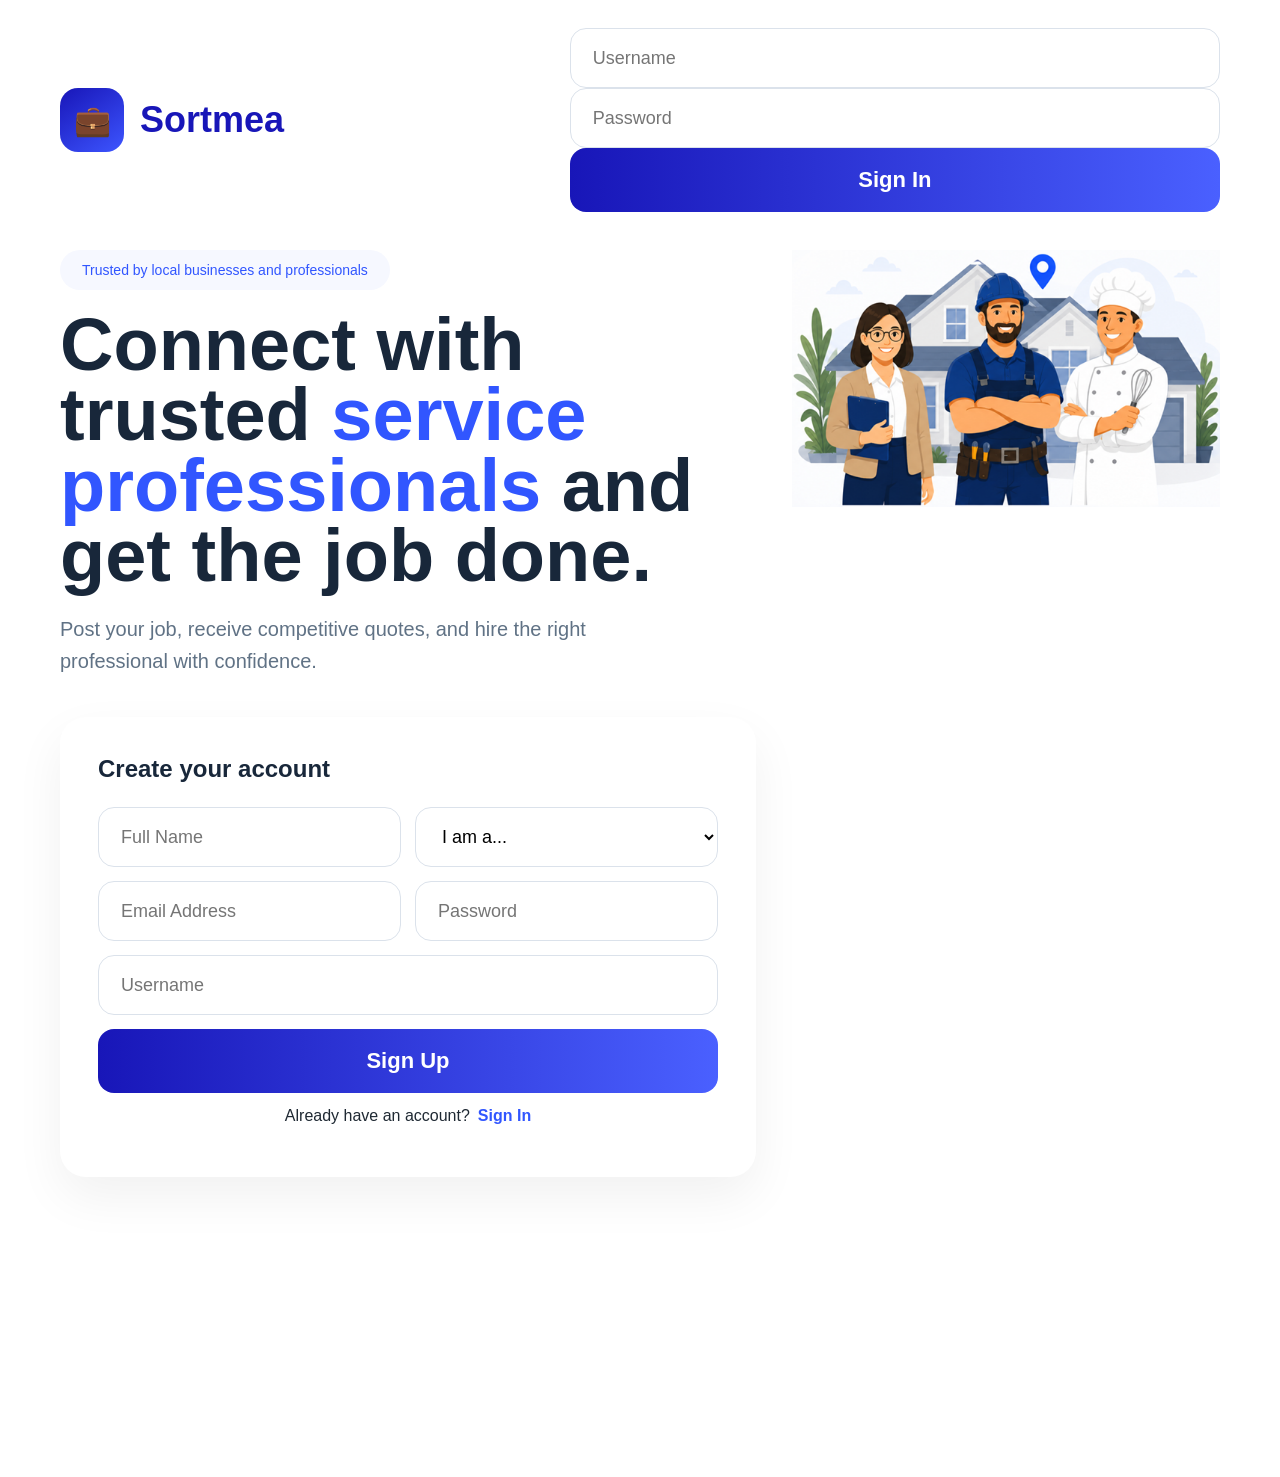
==== index.html @ 8fcc65c6 "Update index.html" ====
<!DOCTYPE html>

<html>

<head>

<meta charset="UTF-8">

<title>
Signup and Login
</title>

<link rel="stylesheet" href="styles.css">

<link rel="stylesheet" href="ui/index.css">

</head>

<body>



<header class="top-nav">

<div class="brand">

<div class="brand-icon">
💼
</div>

<div class="brand-text">
Sortmea
</div>

</div>



<div class="top-login">

<input
id="login-email"
type="text"
placeholder="Username"
>

<input
id="login-password"
type="password"
placeholder="Password"
>

<button
onclick="login()"
>
Sign In
</button>

</div>

</header>



<section class="hero">

<div class="hero-left">

<div class="hero-badge">

Trusted by local businesses and professionals

</div>



<div class="hero-text">

<h1>

Connect with trusted

<span class="blue-text">

service professionals

</span>

and get the job done.

</h1>



<p>

Post your job, receive competitive quotes,
and hire the right professional with confidence.

</p>

</div>



<section class="signup-region">

<h2>

Create your account

</h2>



<div class="signup-two">

<input
id="name"
type="text"
placeholder="Full Name"
>

<select
id="role"
>

<option value="agent">
I am a...
</option>

<option value="agent">
agent
</option>

<option value="customer">
customer
</option>

<option value="provider">
provider
</option>

</select>

</div>



<div class="signup-two">

<input
id="email"
type="text"
placeholder="Email Address"
>

<input
id="password"
type="password"
placeholder="Password"
>

</div>



<div>

<input
id="username"
type="text"
placeholder="Username"
>

</div>



<div>

<button
onclick="signup()"
>

Sign Up

</button>

</div>



<div class="login-inline">

Already have an account?

<button
onclick="
document
.getElementById(
'login-email'
)
.focus()
"
>

Sign In

</button>

</div>



</section>

</div>



<div class="hero-right">

<img
src="images/3 amigos.png"
alt="Sortmea hero image"
>

</div>



</section>



<section class="how-it-works">

</section>



<script src="signup.js"></script>

</body>

</html>
---- styles.css ----
body {
  font-family: Arial, sans-serif;
  margin: 0;
  padding: 0;
  color: #1f2933;
}

.top-menu {
  display: flex;
  justify-content: flex-end;
  align-items: center;
  gap: 12px;
  padding: 16px 28px;
  background: white;
  border-bottom: 1px solid #d8dde3;
}

.top-menu a,
.top-menu button,
.top-menu select {
  font-size: 14px;
}

.top-menu a {
  text-decoration: none;
  color: black;
}

.top-menu a.disabled {
  color: #999;
}

.page-content {
  max-width: 1100px;
  margin: 32px auto;
  padding: 28px;
}
---- ui/index.css ----
/* ---------- PAGE ---------- */

body {

  margin: 0;

  min-height: 100vh;

  overflow-x: hidden;

  font-family:
    Arial,
    sans-serif;

}



/* ---------- NAV ---------- */

.top-nav {

  max-width: 1500px;

  margin: auto;

  padding:
    28px
    60px;

  display: flex;

  justify-content:
    space-between;

  align-items:
    center;
}


.brand {

  display: flex;

  align-items: center;

  gap: 16px;
}


.brand-icon {

  width: 64px;

  height: 64px;

  border-radius: 18px;

  background:
    linear-gradient(
      145deg,
      #1816B8,
      #3d55ff
    );

  display: flex;

  align-items: center;

  justify-content: center;

  font-size: 30px;

  color: white;
}


.brand-text {

  font-size: 36px;

  font-weight: 700;

  color:
    #1816B8;
}



/* ---------- TOP LOGIN ---------- */

.top-signin {

  display: flex;

  gap: 12px;

  align-items: center;

  width: 520px;
}


.top-signin input {

  width: 170px;
}



/* ---------- HERO ---------- */

.hero {

  max-width: 1500px;

  margin: auto;

  padding:
    10px
    60px
    80px;

  display: grid;

  grid-template-columns:
    2fr
    3fr;

  gap: 36px;

  align-items:
    start;
}



.hero-left {

  display: flex;

  flex-direction: column;

  gap: 20px;
}



.hero-right {

  display: flex;

  justify-content:
    center;

  align-items:
    flex-start;
}



/* ---------- TEXT ---------- */

.hero-badge {

  width: fit-content;

  padding:
    12px
    22px;

  border-radius:
    999px;

  background:
    #f6f8ff;

  color:
    #3156ff;

  font-size:
    14px;
}



.hero-text h1 {

  margin: 0;

  font-size:
    74px;

  line-height:
    0.95;

  color:
    #18273a;

  max-width:
    760px;
}


.blue-text {

  color:
    #3156ff;
}


.hero-text p {

  margin-top:
    22px;

  max-width:
    620px;

  font-size:
    20px;

  line-height:
    1.6;

  color:
    #607285;
}



/* ---------- SIGNUP ---------- */

.signup-region {

  width:
    620px;

  background:
    white;

  padding:
    38px;

  border-radius:
    26px;

  box-shadow:
    0 20px 50px
    rgba(
      0,
      0,
      0,
      0.06
    );
}


.signup-region h2 {

  margin-top: 0;

  margin-bottom: 24px;

  font-size:
    24px;

  color:
    #18273a;
}



.signup-two {

  display: grid;

  grid-template-columns:
    1fr
    1fr;

  gap: 14px;

  margin-bottom:
    14px;
}


.signup-region > div {

  margin-bottom:
    14px;
}



/* ---------- INPUT ---------- */

input,
select {

  width: 100%;

  height: 60px;

  padding:
    0
    22px;

  border:
    1px solid
    #dbe2eb;

  border-radius:
    16px;

  box-sizing:
    border-box;

  background:
    white;

  font-size:
    18px;
}



/* ---------- BUTTON ---------- */

button {

  width: 100%;

  height: 64px;

  border: none;

  border-radius:
    16px;

  background:
    linear-gradient(
      90deg,
      #1816B8,
      #4a60ff
    );

  color:
    white;

  font-size:
    22px;

  font-weight:
    700;

  cursor:
    pointer;
}



/* ---------- LOGIN INLINE ---------- */

.login-inline {

  display: flex;

  justify-content:
    center;

  gap: 8px;

  align-items:
    center;

  font-size:
    16px;

  margin-top:
    10px;
}


.login-inline button {

  width:
    auto;

  height:
    auto;

  background:
    none;

  color:
    #3156ff;

  padding:
    0;

  font-size:
    16px;
}



/* ---------- IMAGE ---------- */

.hero-right img {

  width:
    100%;

  max-width:
    900px;

  display:
    block;
}



/* ---------- LOWER ---------- */

.how-it-works {

  min-height:
    220px;
}



/* ---------- MOBILE ---------- */

@media (

max-width: 1000px

) {

.top-nav {

flex-direction:
column;

gap:
18px;

}

.top-signin {

width:
100%;

flex-direction:
column;

}

.hero {

grid-template-columns:
1fr;

padding:
20px;

}

.hero-right {

order:
-1;

}

.hero-text h1 {

font-size:
48px;

}

.signup-region {

width:
auto;

}

.signup-two {

grid-template-columns:
1fr;

}

}
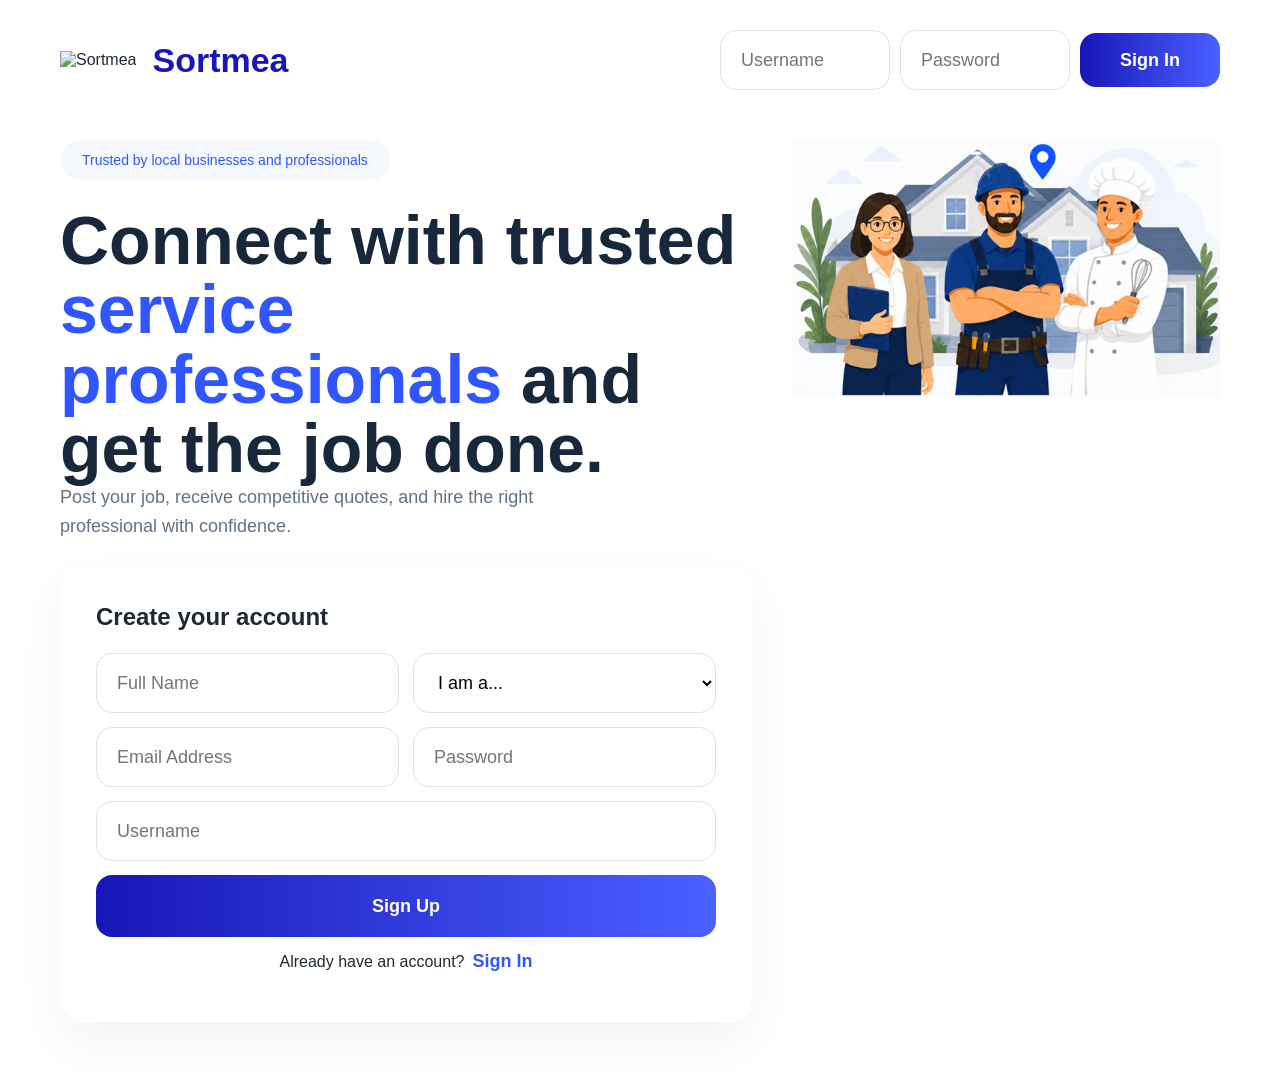
==== commit d41dfc29: "Update index.html" ====
--- a/index.html
+++ b/index.html
@@ -18,15 +18,17 @@
 
 <body>
 
-
-
 <header class="top-nav">
 
 <div class="brand">
 
-<div class="brand-icon">
-💼
-</div>
+<!-- changed only branding markup -->
+
+<img
+class="brand-logo"
+src="images/logo.png"
+alt="Sortmea"
+>
 
 <div class="brand-text">
 Sortmea
@@ -39,18 +41,21 @@
 <div class="top-login">
 
 <input
+class="top-login-input"
 id="login-email"
 type="text"
 placeholder="Username"
 >
 
 <input
+class="top-login-input"
 id="login-password"
 type="password"
 placeholder="Password"
 >
 
 <button
+class="top-login-button"
 onclick="login()"
 >
 Sign In
--- a/ui/index.css
+++ b/ui/index.css
@@ -25,7 +25,7 @@
   margin: auto;
 
   padding:
-    28px
+    30px
     60px;
 
   display: flex;
@@ -38,6 +38,7 @@
 }
 
 
+
 .brand {
 
   display: flex;
@@ -45,7 +46,9 @@
   align-items: center;
 
   gap: 16px;
-}
+
+}
+
 
 
 .brand-icon {
@@ -69,41 +72,55 @@
 
   justify-content: center;
 
-  font-size: 30px;
-
   color: white;
-}
+
+  font-size: 28px;
+
+}
+
 
 
 .brand-text {
 
-  font-size: 36px;
+  font-size: 34px;
 
   font-weight: 700;
 
   color:
     #1816B8;
+
 }
 
 
 
 /* ---------- TOP LOGIN ---------- */
 
-.top-signin {
-
-  display: flex;
-
-  gap: 12px;
+.top-login {
+
+  display: flex;
+
+  gap: 10px;
 
   align-items: center;
 
-  width: 520px;
-}
-
-
-.top-signin input {
+}
+
+
+
+.top-login input {
 
   width: 170px;
+
+}
+
+
+
+.top-login button {
+
+  width: 140px;
+
+  height: 54px;
+
 }
 
 
@@ -117,9 +134,9 @@
   margin: auto;
 
   padding:
-    10px
+    20px
     60px
-    80px;
+    60px;
 
   display: grid;
 
@@ -127,10 +144,10 @@
     2fr
     3fr;
 
-  gap: 36px;
-
-  align-items:
-    start;
+  gap: 40px;
+
+  align-items: start;
+
 }
 
 
@@ -141,7 +158,8 @@
 
   flex-direction: column;
 
-  gap: 20px;
+  gap: 26px;
+
 }
 
 
@@ -150,11 +168,10 @@
 
   display: flex;
 
-  justify-content:
-    center;
-
-  align-items:
-    flex-start;
+  justify-content: center;
+
+  align-items: flex-start;
+
 }
 
 
@@ -180,6 +197,7 @@
 
   font-size:
     14px;
+
 }
 
 
@@ -189,42 +207,42 @@
   margin: 0;
 
   font-size:
-    74px;
+    68px;
 
   line-height:
-    0.95;
+    1.02;
 
   color:
     #18273a;
 
-  max-width:
-    760px;
-}
+}
+
 
 
 .blue-text {
 
   color:
     #3156ff;
-}
+
+}
+
 
 
 .hero-text p {
 
-  margin-top:
-    22px;
-
-  max-width:
-    620px;
+  margin: 0;
+
+  max-width: 560px;
 
   font-size:
-    20px;
+    18px;
 
   line-height:
     1.6;
 
   color:
     #607285;
+
 }
 
 
@@ -232,18 +250,18 @@
 /* ---------- SIGNUP ---------- */
 
 .signup-region {
+
+  background:
+    white;
 
   width:
     620px;
 
-  background:
-    white;
-
   padding:
-    38px;
+    36px;
 
   border-radius:
-    26px;
+    24px;
 
   box-shadow:
     0 20px 50px
@@ -251,22 +269,22 @@
       0,
       0,
       0,
-      0.06
+      0.05
     );
-}
+
+}
+
 
 
 .signup-region h2 {
 
   margin-top: 0;
 
-  margin-bottom: 24px;
+  margin-bottom: 22px;
 
   font-size:
     24px;
 
-  color:
-    #18273a;
 }
 
 
@@ -283,13 +301,16 @@
 
   margin-bottom:
     14px;
-}
+
+}
+
 
 
 .signup-region > div {
 
   margin-bottom:
     14px;
+
 }
 
 
@@ -305,11 +326,11 @@
 
   padding:
     0
-    22px;
+    20px;
 
   border:
     1px solid
-    #dbe2eb;
+    #dce4ee;
 
   border-radius:
     16px;
@@ -322,6 +343,7 @@
 
   font-size:
     18px;
+
 }
 
 
@@ -332,7 +354,7 @@
 
   width: 100%;
 
-  height: 64px;
+  height: 62px;
 
   border: none;
 
@@ -350,13 +372,14 @@
     white;
 
   font-size:
-    22px;
+    18px;
 
   font-weight:
     700;
 
   cursor:
     pointer;
+
 }
 
 
@@ -375,33 +398,23 @@
   align-items:
     center;
 
-  font-size:
-    16px;
-
-  margin-top:
-    10px;
-}
+}
+
 
 
 .login-inline button {
 
-  width:
-    auto;
-
-  height:
-    auto;
-
-  background:
-    none;
+  width: auto;
+
+  height: auto;
+
+  background: none;
 
   color:
     #3156ff;
 
-  padding:
-    0;
-
-  font-size:
-    16px;
+  padding: 0;
+
 }
 
 
@@ -410,24 +423,12 @@
 
 .hero-right img {
 
-  width:
-    100%;
-
-  max-width:
-    900px;
-
-  display:
-    block;
-}
-
-
-
-/* ---------- LOWER ---------- */
-
-.how-it-works {
-
-  min-height:
-    220px;
+  width: 100%;
+
+  max-width: 900px;
+
+  display: block;
+
 }
 
 
@@ -446,18 +447,18 @@
 column;
 
 gap:
-18px;
-
-}
-
-.top-signin {
+16px;
+
+}
+
+.top-login {
+
+flex-direction:
+column;
 
 width:
 100%;
 
-flex-direction:
-column;
-
 }
 
 .hero {
@@ -480,7 +481,7 @@
 .hero-text h1 {
 
 font-size:
-48px;
+46px;
 
 }
 
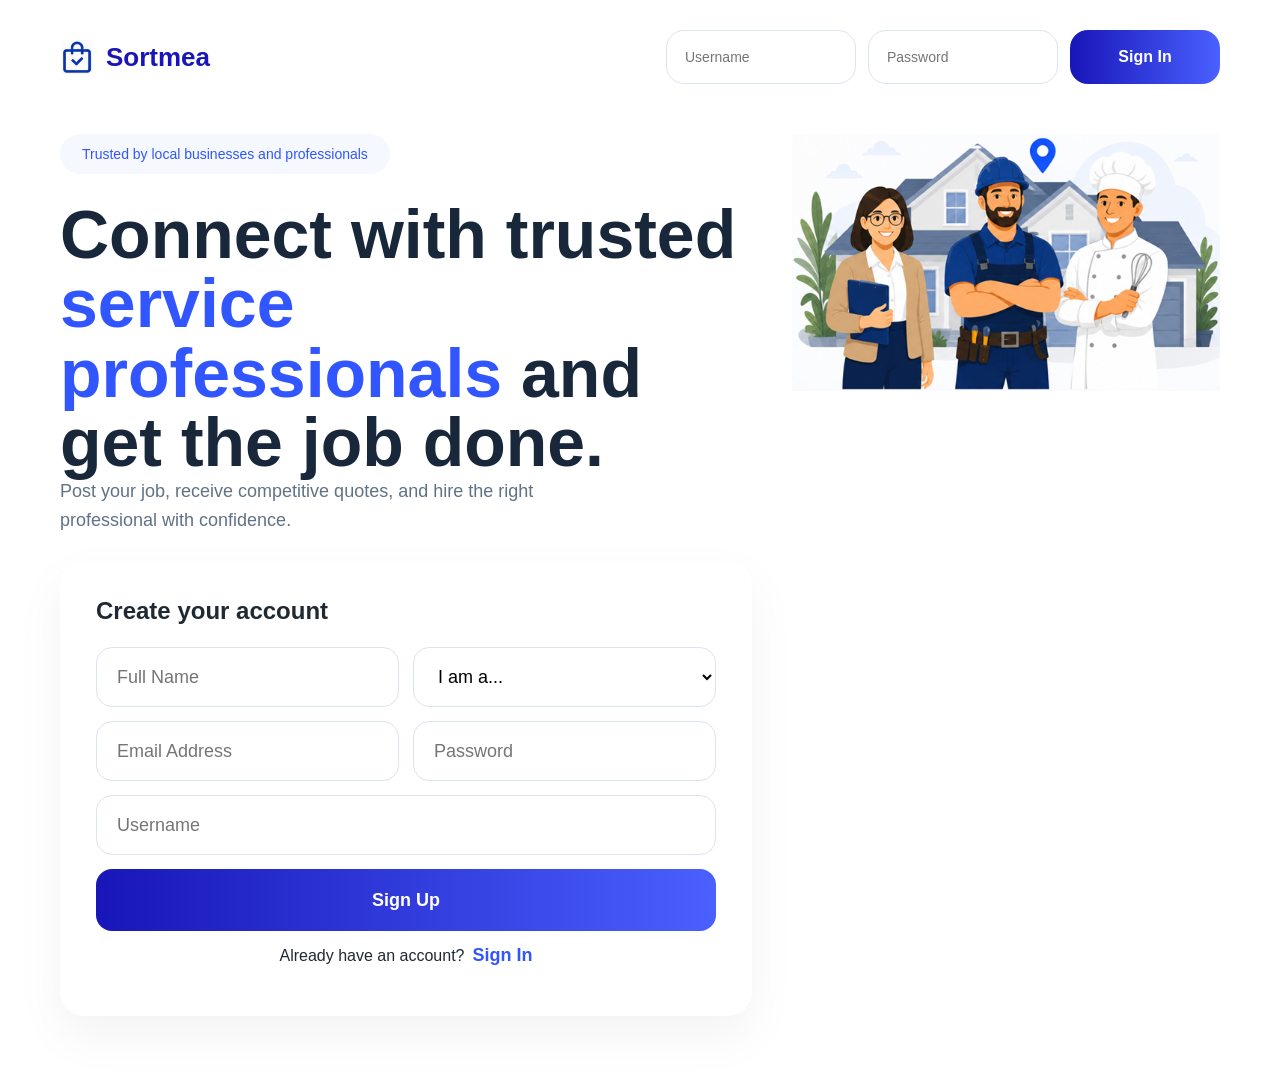
==== commit 5ddda309: "Update index.html" ====
--- a/index.html
+++ b/index.html
@@ -26,7 +26,7 @@
 
 <img
 class="brand-logo"
-src="images/logo.png"
+src="images/briefcase.png"
 alt="Sortmea"
 >
 
--- a/ui/index.css
+++ b/ui/index.css
@@ -45,7 +45,19 @@
 
   align-items: center;
 
-  gap: 16px;
+  gap: 12px;
+
+}
+
+
+
+.brand-logo {
+
+  width: 34px;
+
+  height: 34px;
+
+  object-fit: contain;
 
 }
 
@@ -82,7 +94,7 @@
 
 .brand-text {
 
-  font-size: 34px;
+  font-size: 26px;
 
   font-weight: 700;
 
@@ -99,9 +111,43 @@
 
   display: flex;
 
-  gap: 10px;
+  gap: 12px;
 
   align-items: center;
+
+}
+
+
+
+.top-login-input {
+
+  width: 190px !important;
+
+  height: 54px !important;
+
+  font-size: 14px !important;
+
+  padding:
+    0
+    18px !important;
+
+  border-radius:
+    18px !important;
+
+}
+
+
+
+.top-login-button {
+
+  width: 150px !important;
+
+  height: 54px !important;
+
+  font-size: 16px !important;
+
+  border-radius:
+    18px !important;
 
 }
 
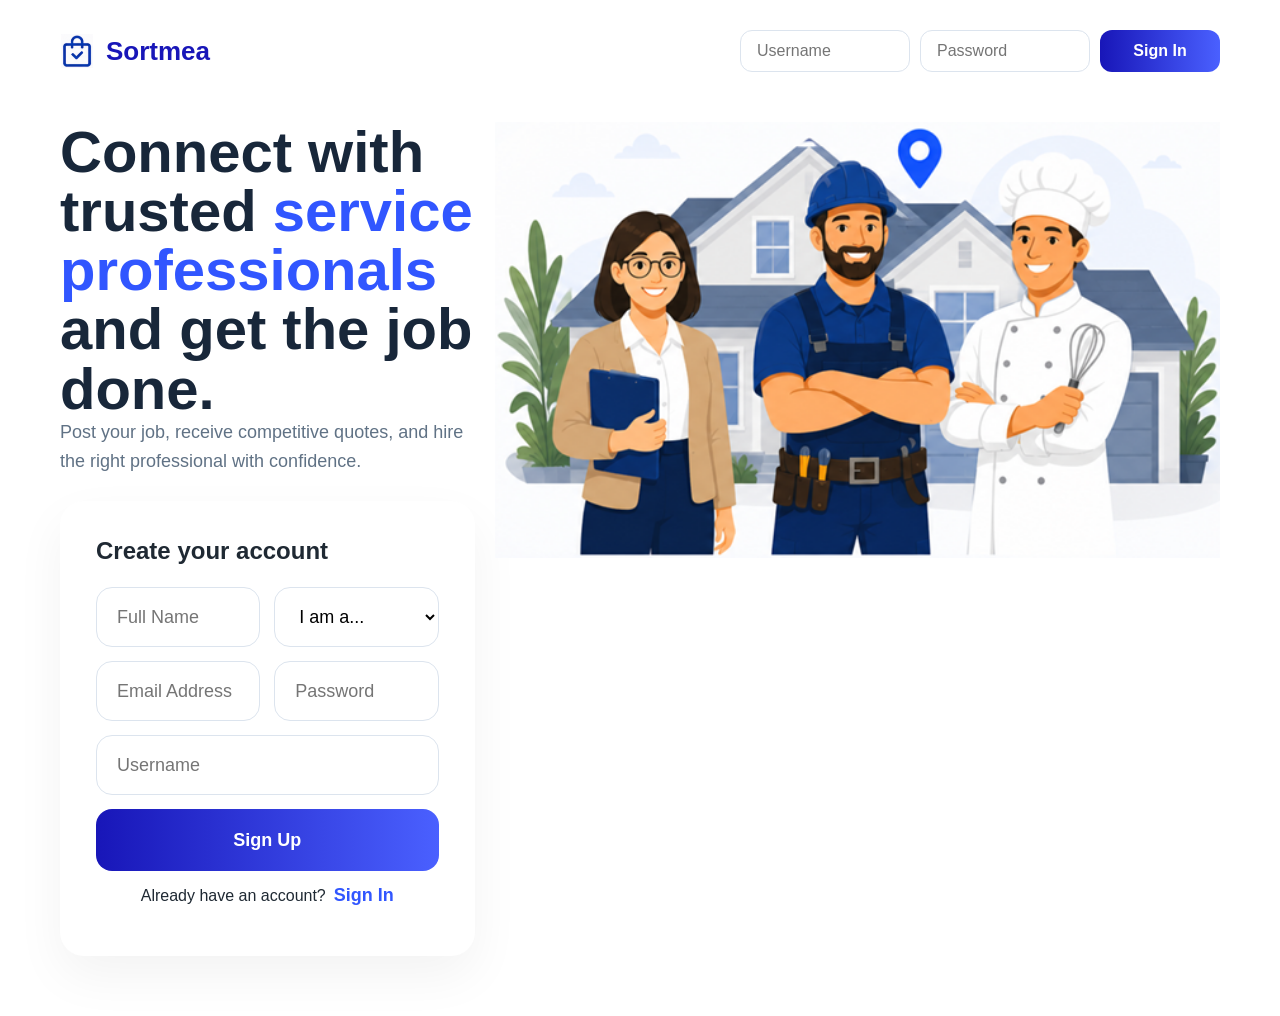
==== commit 10ca5d7e: "Update index.html" ====
--- a/index.html
+++ b/index.html
@@ -70,13 +70,6 @@
 <section class="hero">
 
 <div class="hero-left">
-
-<div class="hero-badge">
-
-Trusted by local businesses and professionals
-
-</div>
-
 
 
 <div class="hero-text">
--- a/ui/index.css
+++ b/ui/index.css
@@ -111,7 +111,7 @@
 
   display: flex;
 
-  gap: 12px;
+  gap: 10px;
 
   align-items: center;
 
@@ -119,57 +119,37 @@
 
 
 
-.top-login-input {
-
-  width: 190px !important;
-
-  height: 54px !important;
-
-  font-size: 14px !important;
+.top-login input {
+
+  width: 170px;
+
+  height: 42px;
+
+  font-size: 16px;
 
   padding:
     0
-    18px !important;
+    16px;
 
   border-radius:
-    18px !important;
-
-}
-
-
-
-.top-login-button {
-
-  width: 150px !important;
-
-  height: 54px !important;
-
-  font-size: 16px !important;
+    12px;
+
+}
+
+
+
+.top-login button {
+
+  width: 120px;
+
+  height: 42px;
+
+  font-size: 16px;
 
   border-radius:
-    18px !important;
-
-}
-
-
-
-.top-login input {
-
-  width: 170px;
-
-}
-
-
-
-.top-login button {
-
-  width: 140px;
-
-  height: 54px;
-
-}
-
-
+    12px;
+
+}
 
 /* ---------- HERO ---------- */
 
@@ -188,9 +168,9 @@
 
   grid-template-columns:
     2fr
-    3fr;
-
-  gap: 40px;
+    3.5fr;
+
+  gap: 20px;
 
   align-items: start;
 
@@ -212,11 +192,7 @@
 
 .hero-right {
 
-  display: flex;
-
-  justify-content: center;
-
-  align-items: flex-start;
+  width: 100%;
 
 }
 
@@ -253,7 +229,7 @@
   margin: 0;
 
   font-size:
-    68px;
+    58px;
 
   line-height:
     1.02;
@@ -297,17 +273,11 @@
 
 .signup-region {
 
-  background:
-    white;
-
-  width:
-    620px;
-
-  padding:
-    36px;
-
-  border-radius:
-    24px;
+  background: white;
+
+  padding: 36px;
+
+  border-radius: 24px;
 
   box-shadow:
     0 20px 50px
@@ -321,7 +291,6 @@
 }
 
 
-
 .signup-region h2 {
 
   margin-top: 0;
@@ -471,8 +440,6 @@
 
   width: 100%;
 
-  max-width: 900px;
-
   display: block;
 
 }
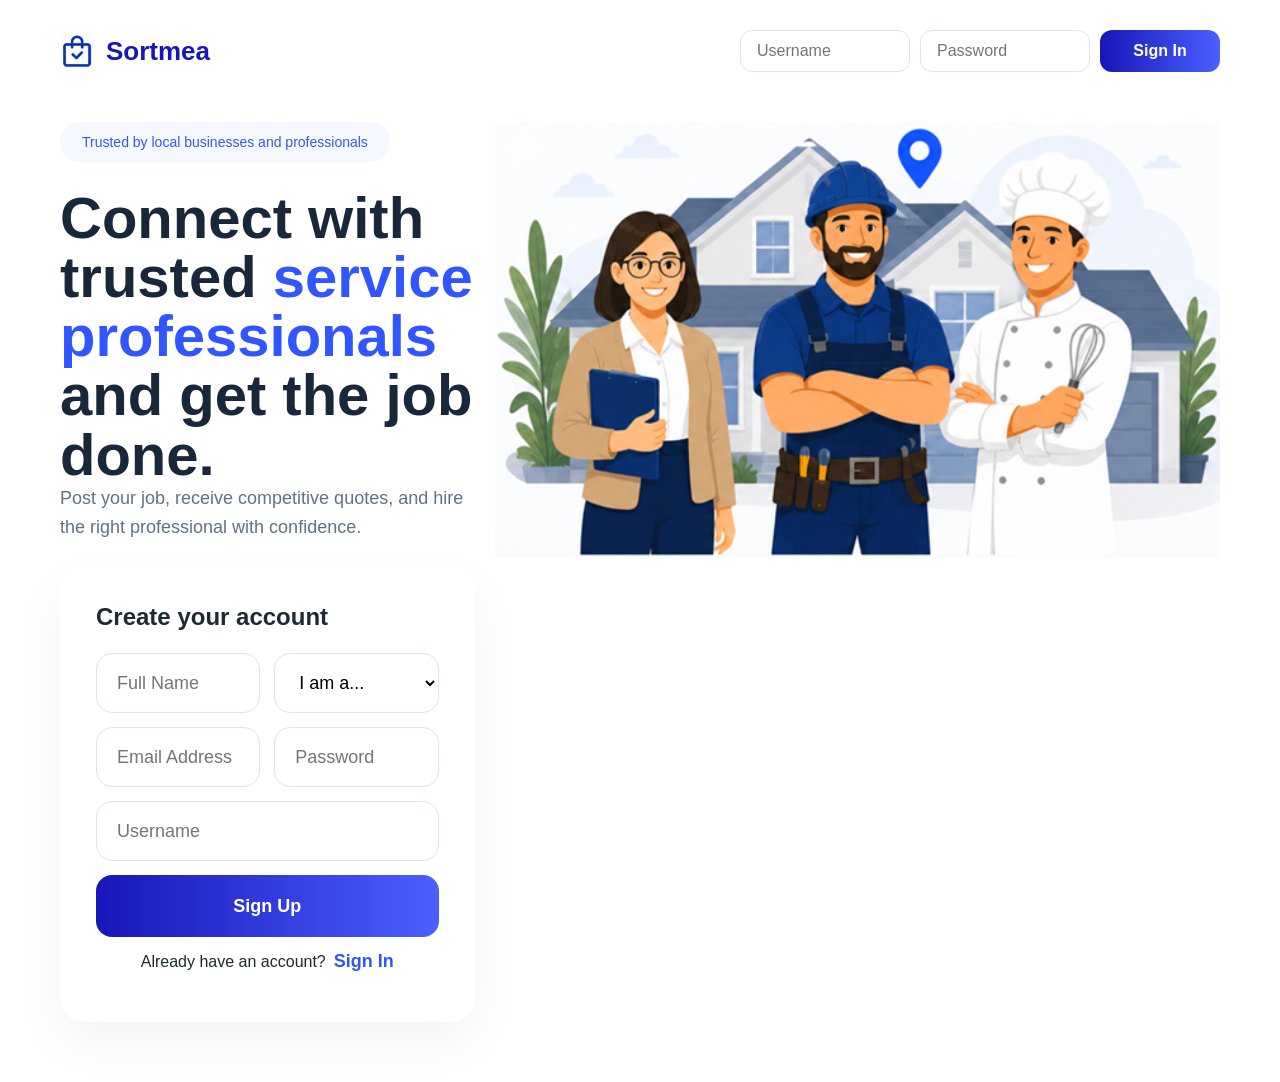
==== commit 7d9c58db: "Update index.html" ====
--- a/index.html
+++ b/index.html
@@ -70,7 +70,11 @@
 <section class="hero">
 
 <div class="hero-left">
-
+<div class="hero-badge">
+
+Trusted by local businesses and professionals
+
+</div>
 
 <div class="hero-text">
 
--- a/ui/index.css
+++ b/ui/index.css
@@ -194,8 +194,11 @@
 
   width: 100%;
 
-}
-
+  display: flex;
+
+  justify-content: flex-end;
+
+}
 
 
 /* ---------- TEXT ---------- */
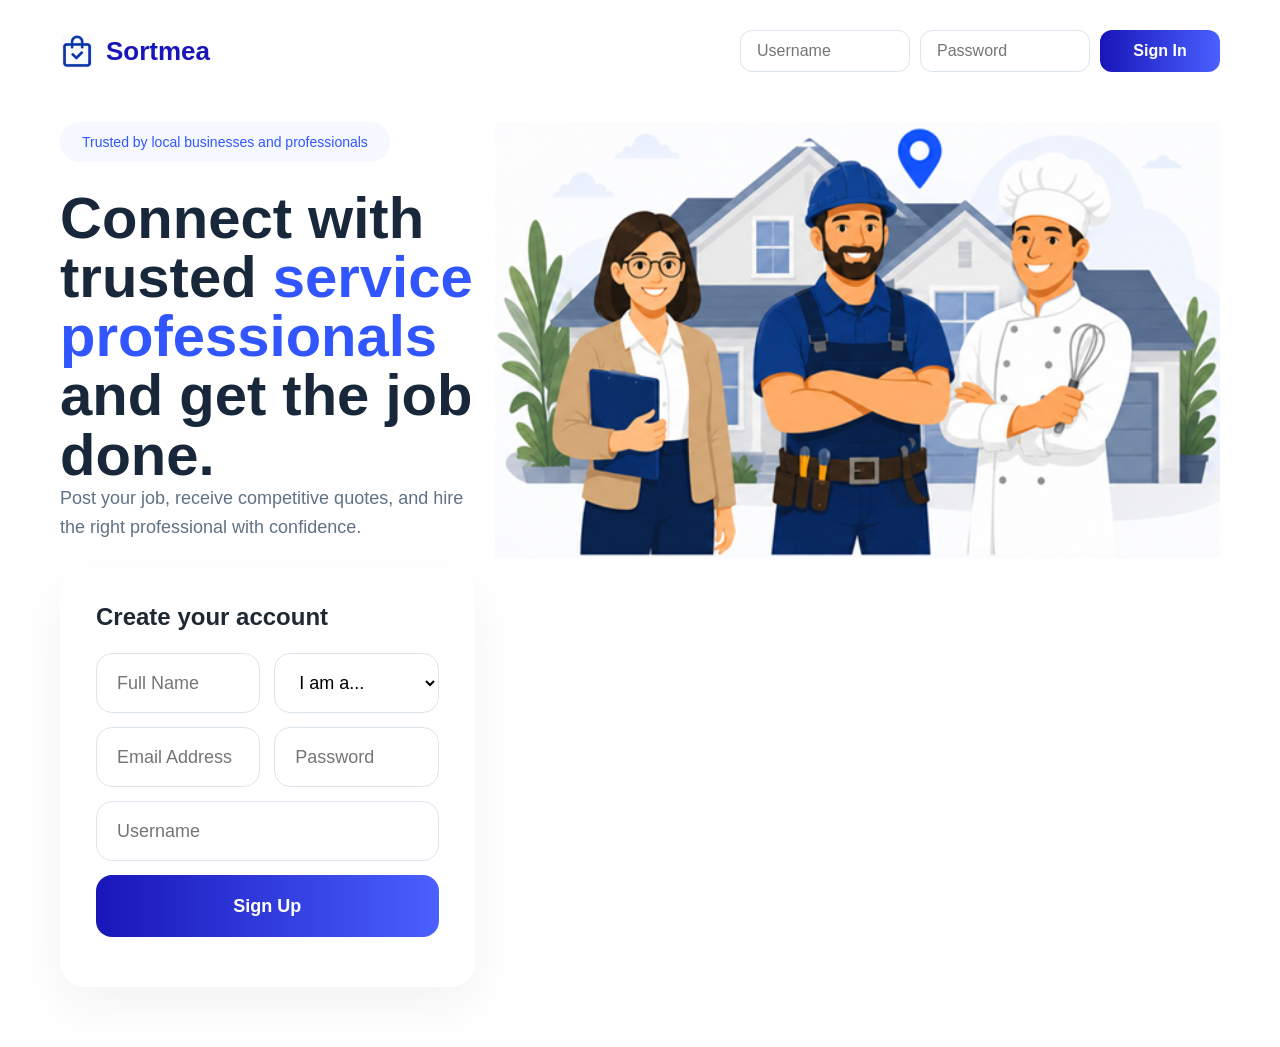
==== commit e64c5513: "Update index.html" ====
--- a/index.html
+++ b/index.html
@@ -36,8 +36,6 @@
 
 </div>
 
-
-
 <div class="top-login">
 
 <input
@@ -65,11 +63,10 @@
 
 </header>
 
-
-
 <section class="hero">
 
 <div class="hero-left">
+
 <div class="hero-badge">
 
 Trusted by local businesses and professionals
@@ -91,8 +88,6 @@
 and get the job done.
 
 </h1>
-
-
 
 <p>
 
@@ -103,8 +98,6 @@
 
 </div>
 
-
-
 <section class="signup-region">
 
 <h2>
@@ -112,8 +105,6 @@
 Create your account
 
 </h2>
-
-
 
 <div class="signup-two">
 
@@ -146,8 +137,6 @@
 </select>
 
 </div>
-
-
 
 <div class="signup-two">
 
@@ -165,8 +154,6 @@
 
 </div>
 
-
-
 <div>
 
 <input
@@ -176,8 +163,6 @@
 >
 
 </div>
-
-
 
 <div>
 
@@ -191,35 +176,9 @@
 
 </div>
 
-
-
-<div class="login-inline">
-
-Already have an account?
-
-<button
-onclick="
-document
-.getElementById(
-'login-email'
-)
-.focus()
-"
->
-
-Sign In
-
-</button>
-
-</div>
-
-
-
 </section>
 
 </div>
-
-
 
 <div class="hero-right">
 
@@ -230,18 +189,12 @@
 
 </div>
 
-
-
 </section>
 
-
-
 <section class="how-it-works">
 
 </section>
 
-
-
 <script src="signup.js"></script>
 
 </body>
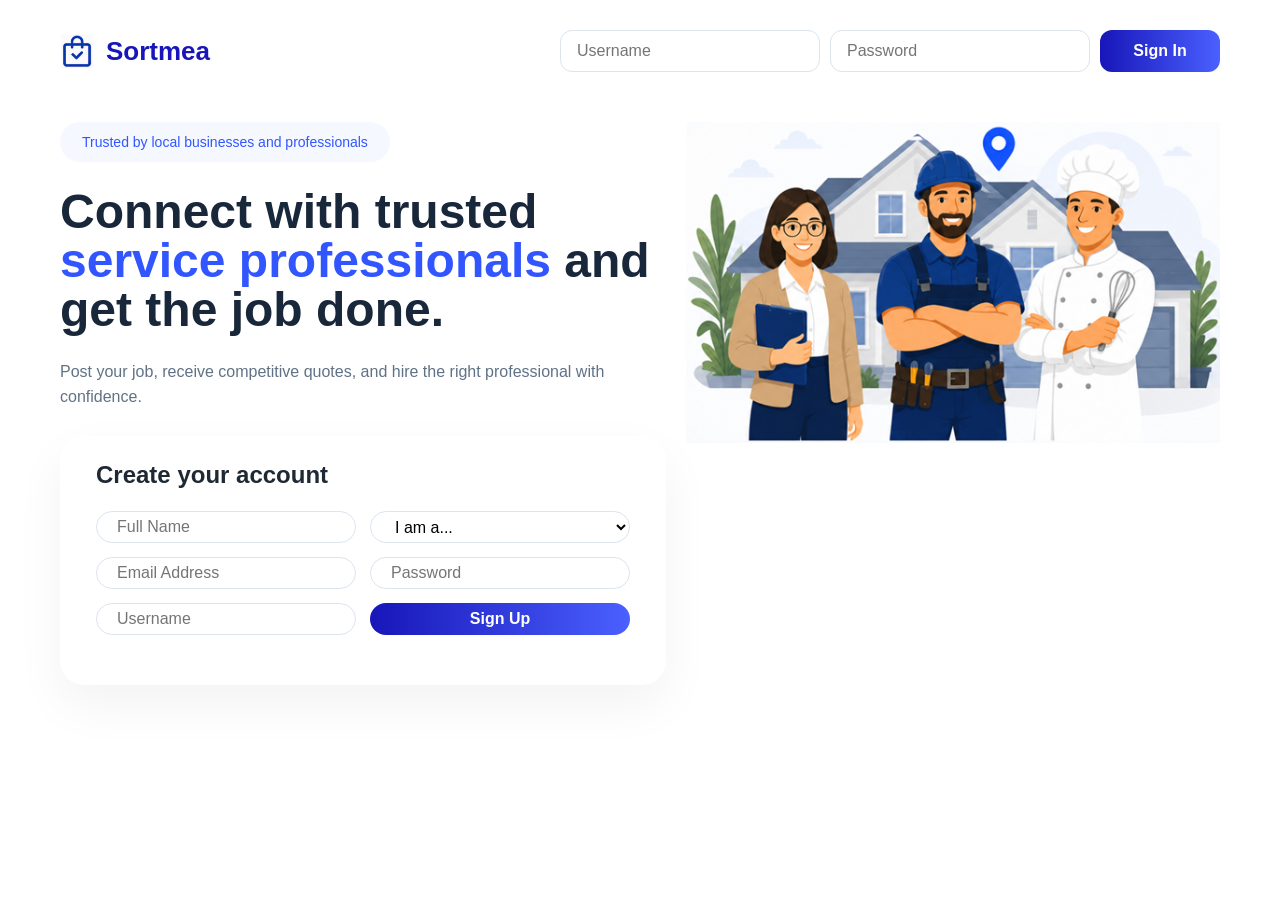
==== commit f8856d35: "Update index.html" ====
--- a/index.html
+++ b/index.html
@@ -154,17 +154,13 @@
 
 </div>
 
-<div>
+<div class="signup-two">
 
 <input
 id="username"
 type="text"
 placeholder="Username"
 >
-
-</div>
-
-<div>
 
 <button
 onclick="signup()"
--- a/ui/index.css
+++ b/ui/index.css
@@ -151,6 +151,8 @@
 
 }
 
+
+
 /* ---------- HERO ---------- */
 
 .hero {
@@ -168,7 +170,7 @@
 
   grid-template-columns:
     2fr
-    3.5fr;
+    3.2fr;
 
   gap: 20px;
 
@@ -199,6 +201,7 @@
   justify-content: flex-end;
 
 }
+
 
 
 /* ---------- TEXT ---------- */
@@ -229,10 +232,14 @@
 
 .hero-text h1 {
 
-  margin: 0;
+  margin:
+    0
+    0
+    24px
+    0;
 
   font-size:
-    58px;
+    48px;
 
   line-height:
     1.02;
@@ -260,7 +267,7 @@
   max-width: 560px;
 
   font-size:
-    18px;
+    16px;
 
   line-height:
     1.6;
@@ -294,9 +301,10 @@
 }
 
 
+
 .signup-region h2 {
 
-  margin-top: 0;
+  margin-top: -11px;
 
   margin-bottom: 22px;
 
@@ -318,7 +326,7 @@
   gap: 14px;
 
   margin-bottom:
-    14px;
+    7px;
 
 }
 
@@ -338,9 +346,11 @@
 input,
 select {
 
-  width: 100%;
-
-  height: 60px;
+  width: auto;
+
+  min-width: 260px;
+
+  height: 32px;
 
   padding:
     0
@@ -360,7 +370,7 @@
     white;
 
   font-size:
-    18px;
+    16px;
 
 }
 
@@ -370,9 +380,9 @@
 
 button {
 
-  width: 100%;
-
-  height: 62px;
+  width: auto;
+
+  height: 32px;
 
   border: none;
 
@@ -390,7 +400,7 @@
     white;
 
   font-size:
-    18px;
+    16px;
 
   font-weight:
     700;
@@ -400,6 +410,12 @@
 
 }
 
+.signup-region button {
+
+  min-width: 260px;
+
+}
+
 
 
 /* ---------- LOGIN INLINE ---------- */
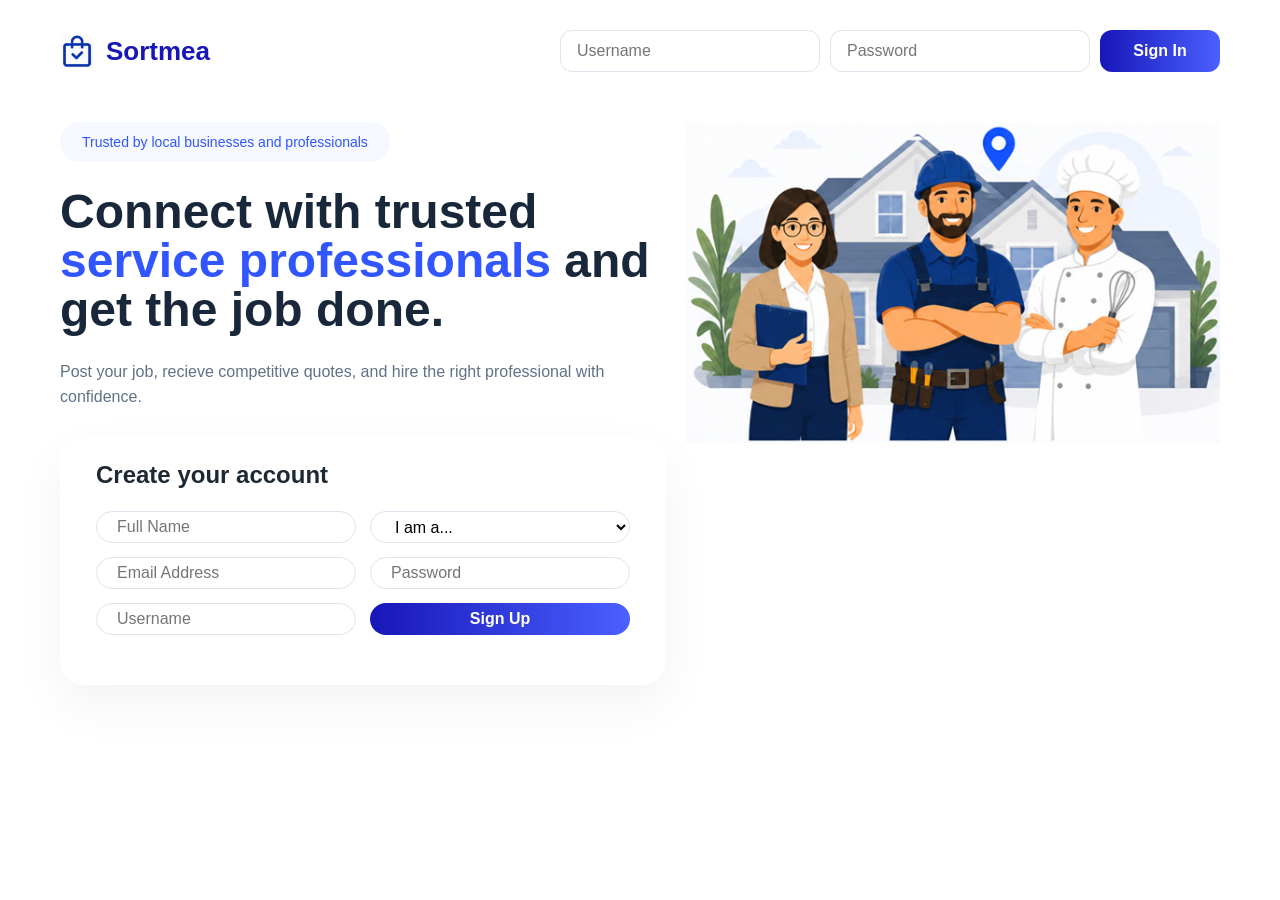
==== commit 314e5773: "Update index.html" ====
--- a/index.html
+++ b/index.html
@@ -1,198 +1,82 @@
 <!DOCTYPE html>
-
 <html>
-
-<head>
-
-<meta charset="UTF-8">
-
-<title>
-Signup and Login
+    <head>
+        <meta charset="UTF-8">
+        <title>
+            Signup and Login
 </title>
-
-<link rel="stylesheet" href="styles.css">
-
-<link rel="stylesheet" href="ui/index.css">
-
-</head>
-
-<body>
-
-<header class="top-nav">
-
-<div class="brand">
-
-<!-- changed only branding markup -->
-
-<img
-class="brand-logo"
-src="images/briefcase.png"
-alt="Sortmea"
->
-
-<div class="brand-text">
-Sortmea
+        <link rel="stylesheet" href="styles.css">
+        <link rel="stylesheet" href="ui/index.css">
+    </head>
+    <body>
+        <header class="top-nav">
+            <div class="brand">
+                <!-- changed only branding markup -->
+                <img class="brand-logo" src="images/briefcase.png" alt="Sortmea">
+                <div class="brand-text">
+                    Sortmea
 </div>
-
+            </div>
+            <div class="top-login">
+                <input class="top-login-input" id="login-email" type="text" placeholder="Username">
+                <input class="top-login-input" id="login-password" type="password" placeholder="Password">
+                <button class="top-login-button" onclick="login()">
+                    Sign In
+</button>
+            </div>
+        </header>
+        <section class="hero">
+            <div class="hero-left">
+                <div class="hero-badge">
+                    Trusted by local businesses and professionals
 </div>
-
-<div class="top-login">
-
-<input
-class="top-login-input"
-id="login-email"
-type="text"
-placeholder="Username"
->
-
-<input
-class="top-login-input"
-id="login-password"
-type="password"
-placeholder="Password"
->
-
-<button
-class="top-login-button"
-onclick="login()"
->
-Sign In
+                <div class="hero-text">
+                    <h1>
+Connect with trusted<span class="blue-text">
+service professionals</span>
+and get the job done.</h1>
+                    <p>
+Post your job, recieve competitive quotes,
+and hire the right professional with confidence.</p>
+                </div>
+                <section class="signup-region">
+                    <h2>
+Create your account</h2>
+                    <div class="signup-two">
+                        <input id="name" type="text" placeholder="Full Name">
+                        <select id="role">
+                            <option value="agent">
+                                I am a...
+</option>
+                            <option value="agent">
+                                agent
+</option>
+                            <option value="customer">
+                                customer
+</option>
+                            <option value="provider">
+                                provider
+</option>
+                        </select>
+                    </div>
+                    <div class="signup-two">
+                        <input id="email" type="text" placeholder="Email Address">
+                        <input id="password" type="password" placeholder="Password">
+                    </div>
+                    <div class="signup-two">
+                        <input id="username" type="text" placeholder="Username">
+                        <button onclick="signup()">
+                            Sign Up
 </button>
-
-</div>
-
-</header>
-
-<section class="hero">
-
-<div class="hero-left">
-
-<div class="hero-badge">
-
-Trusted by local businesses and professionals
-
-</div>
-
-<div class="hero-text">
-
-<h1>
-
-Connect with trusted
-
-<span class="blue-text">
-
-service professionals
-
-</span>
-
-and get the job done.
-
-</h1>
-
-<p>
-
-Post your job, receive competitive quotes,
-and hire the right professional with confidence.
-
-</p>
-
-</div>
-
-<section class="signup-region">
-
-<h2>
-
-Create your account
-
-</h2>
-
-<div class="signup-two">
-
-<input
-id="name"
-type="text"
-placeholder="Full Name"
->
-
-<select
-id="role"
->
-
-<option value="agent">
-I am a...
-</option>
-
-<option value="agent">
-agent
-</option>
-
-<option value="customer">
-customer
-</option>
-
-<option value="provider">
-provider
-</option>
-
-</select>
-
-</div>
-
-<div class="signup-two">
-
-<input
-id="email"
-type="text"
-placeholder="Email Address"
->
-
-<input
-id="password"
-type="password"
-placeholder="Password"
->
-
-</div>
-
-<div class="signup-two">
-
-<input
-id="username"
-type="text"
-placeholder="Username"
->
-
-<button
-onclick="signup()"
->
-
-Sign Up
-
-</button>
-
-</div>
-
+                    </div>
+                </section>
+            </div>
+            <div class="hero-right">
+                <img src="images/3 amigos.png" alt="Sortmea hero image">
+            </div>
+        </section>
+        <section class="how-it-works">
 </section>
-
-</div>
-
-<div class="hero-right">
-
-<img
-src="images/3 amigos.png"
-alt="Sortmea hero image"
->
-
-</div>
-
-</section>
-
-<section class="how-it-works">
-
-</section>
-
-<script src="signup.js"></script>
-
-</body>
-
+        <script src="signup.js"></script>
+    </body>
 </html>
